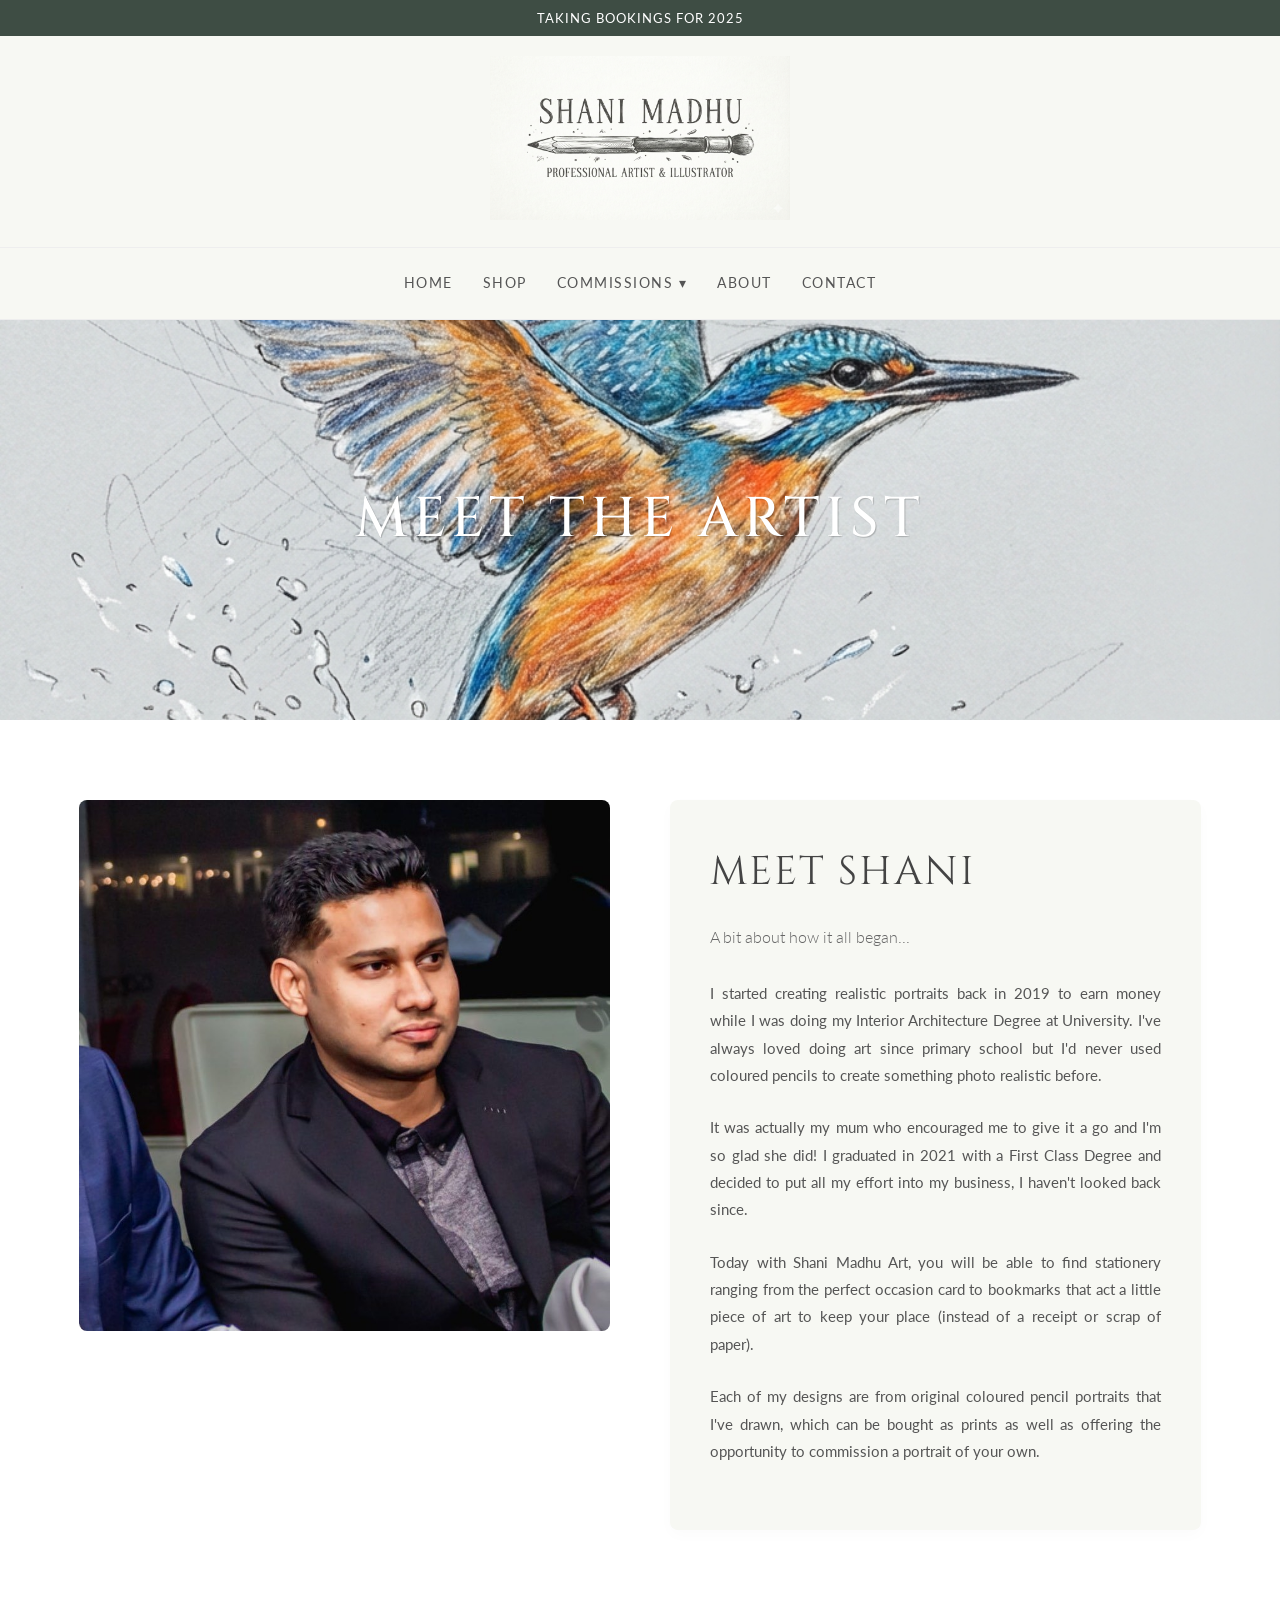
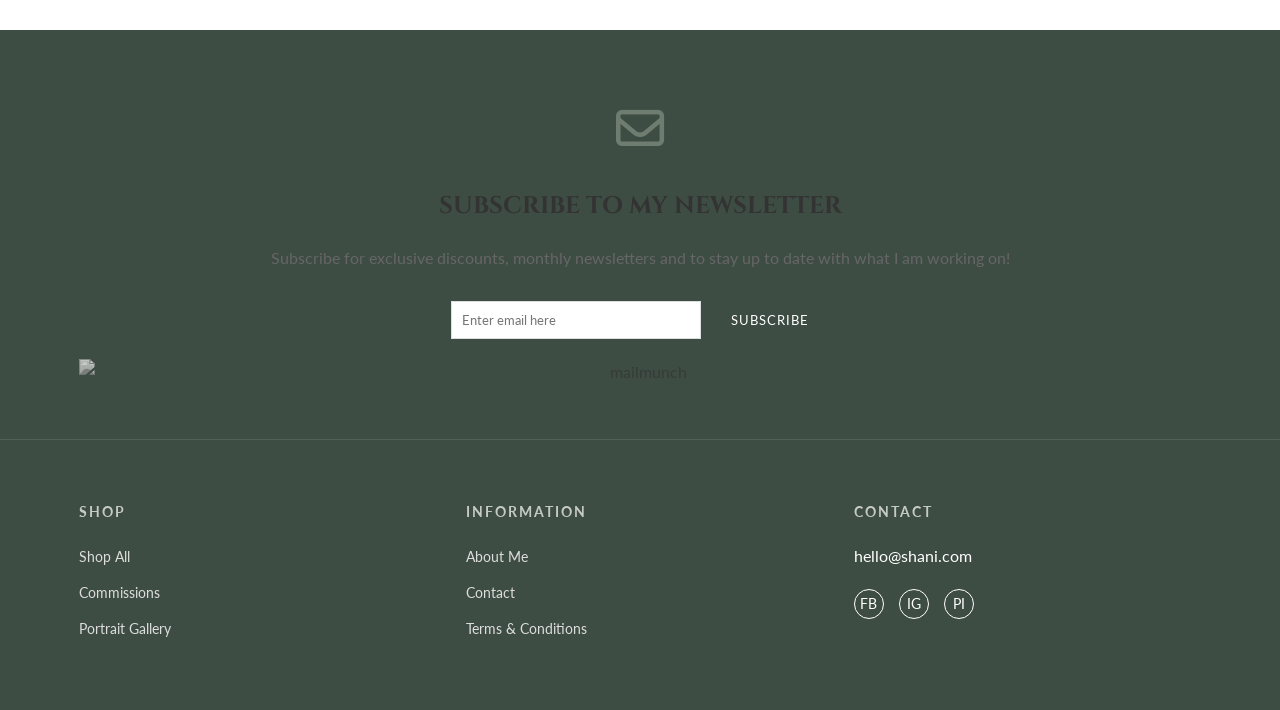
==== about.html @ a743edb6 "file uploading file uploading" ====
<!DOCTYPE html>
<html lang="en">

<head>
    <meta charset="UTF-8">
    <meta name="viewport" content="width=device-width, initial-scale=1.0">
    <title>Meet The Artist | Shani Madhu</title>
    <link rel="stylesheet" href="style.css">
    <link rel="preconnect" href="https://fonts.googleapis.com">
    <link rel="preconnect" href="https://fonts.gstatic.com" crossorigin>
    <link
        href="https://fonts.googleapis.com/css2?family=Cinzel:wght@400;500;600&family=Lato:wght@300;400;700&family=Playfair+Display:ital,wght@0,400;0,600;1,400&family=Great+Vibes&display=swap"
        rel="stylesheet">
    <link rel="stylesheet" href="https://cdnjs.cloudflare.com/ajax/libs/font-awesome/6.0.0/css/all.min.css">
    <script src="script.js" defer></script>
</head>

<body>
    <header class="main-header">
        <div class="top-bar">
            <span>TAKING BOOKINGS FOR 2025</span>
        </div>
        <div class="logo-container">
            <a href="index.html"><img src="assets/images/logo.png" alt="Shani Madhu - Professional Artist & Illustrator"
                    class="logo-img"></a>
        </div>
        <nav class="main-nav">
            <button class="menu-toggle" aria-label="Toggle navigation">&#9776;</button>
            <ul>
                <li><a href="index.html">Home</a></li>
                <li><a href="shop.html">Shop</a></li>
                <li>
                    <a href="#" class="active">Commissions ▾</a>
                    <ul>
                        <li><a href="gallery.html">Portrait Gallery</a></li>
                        <li><a href="commissions.html">Commission Details</a></li>
                    </ul>
                </li>
                <li><a href="about.html" class="active">About</a></li>
                <li><a href="contact.html">Contact</a></li>
            </ul>
        </nav>
    </header>

    <!-- New Kingfisher Hero -->
    <div class="meet-hero" style="background-image: url('assets/images/hero-about-kingfisher.png');">
        <div class="hero-overlay">
            <h1>MEET THE ARTIST</h1>
        </div>
    </div>

    <main class="about-main">
        <div class="container">
            <div class="meet-grid">
                <!-- Left Column: Image -->
                <div class="meet-image-col">
                    <img src="assets/images/profilpicinst.jpg" alt="Shani Madhu In Studio" class="studio-portrait">
                </div>

                <!-- Right Column: Text -->
                <div class="meet-text-col">
                    <h2 class="meet-title">MEET SHANI</h2>
                    <h3 class="meet-subtitle">A bit about how it all began...</h3>

                    <p>I started creating realistic portraits back in 2019 to earn money while I was doing my Interior
                        Architecture Degree at University. I've always loved doing art since primary school but I'd
                        never used coloured pencils to create something photo realistic before.</p>

                    <p>It was actually my mum who encouraged me to give it a go and I'm so glad she did! I graduated in
                        2021 with a First Class Degree and decided to put all my effort into my business, I haven't
                        looked back since.</p>

                    <p>Today with Shani Madhu Art, you will be able to find stationery ranging from the perfect occasion
                        card to bookmarks that act a little piece of art to keep your place (instead of a receipt or
                        scrap of paper).</p>

                    <p>Each of my designs are from original coloured pencil portraits that I've drawn, which can be
                        bought as prints as well as offering the opportunity to commission a portrait of your own.</p>
                </div>
            </div>
        </div>
    </main>

    <!-- Newsletter Section (Reused) -->
    <section class="newsletter-section">
        <div class="container text-center">
            <div class="newsletter-icon">
                <i class="far fa-envelope"></i>
            </div>
            <h2 style="font-family: 'Cinzel', serif; margin-bottom: 20px;">SUBSCRIBE TO MY NEWSLETTER</h2>
            <p style="margin-bottom: 30px; color: #666;">Subscribe for exclusive discounts, monthly newsletters and to
                stay up to date with what I am working on!</p>
            <form class="newsletter-form">
                <input type="email" placeholder="Enter email here" required style="max-width: 400px;">
                <button type="submit">SUBSCRIBE</button>
            </form>
            <div class="mailmunch-badge">
                <img src="https://a.mailmunch.co/img/mailmunch_logo.png" alt="mailmunch" style="height: 20px;">
            </div>
        </div>
    </section>

    <footer class="main-footer">
        <div class="container footer-grid">
            <div class="footer-col">
                <h4>shop</h4>
                <ul>
                    <li><a href="shop.html">Shop All</a></li>
                    <li><a href="commissions.html">Commissions</a></li>
                    <li><a href="gallery.html">Portrait Gallery</a></li>
                </ul>
            </div>
            <div class="footer-col">
                <h4>information</h4>
                <ul>
                    <li><a href="about.html">About Me</a></li>
                    <li><a href="contact.html">Contact</a></li>
                    <li><a href="#">Terms & Conditions</a></li>
                </ul>
            </div>
            <div class="footer-col">
                <h4>contact</h4>
                <p>hello@shani.com</p>
                <div class="social-icons">
                    <a href="#">FB</a>
                    <a href="#">IG</a>
                    <a href="#">PI</a>
                </div>
            </div>
        </div>
    </footer>
</body>

</html>
---- style.css ----
:root {
    --color-primary: #3E4D44;
    /* Dark Sage Green */
    --color-secondary: #C5A065;
    /* Gold/Beige */
    --color-text-main: #333333;
    --color-text-light: #ffffff;
    --color-bg-light: #f9f9f9;
    --font-heading: 'Cinzel', serif;
    --font-subheading: 'Playfair Display', serif;
    --font-body: 'Lato', sans-serif;
    --btn-border: 1px solid #fff;
    --btn-padding: 12px 30px;
}

* {
    box-sizing: border-box;
    margin: 0;
    padding: 0;
}

body {
    font-family: var(--font-body);
    color: var(--color-text-main);
    line-height: 1.6;
    background-color: #ffffff;
    overflow-x: hidden;
}

img {
    max-width: 100%;
    display: block;
}

a {
    text-decoration: none;
    color: inherit;
    transition: color 0.3s ease;
}

ul {
    list-style: none;
}

/* Typography Utility Classes */
.h1,
.h2,
.h3 {
    font-family: var(--font-heading);
    font-weight: 400;
}

.text-center {
    text-align: center;
}

.container {
    width: 90%;
    max-width: 1200px;
    margin: 0 auto;
    padding: 0 15px;
}


/* Updated Product Card Grid Design matching screenshot */

.products-grid {
    display: grid;
    grid-template-columns: repeat(auto-fill, minmax(240px, 1fr));
    gap: 50px 30px;
}

.product-card {
    border: none;
    padding: 0;
    background: transparent;
    text-align: left;
    transition: transform 0.3s ease;
}

.product-card:hover {
    box-shadow: none;
    transform: none;
    /* Removed lift, keeping it simple as per screenshot */
}

.product-image {
    position: relative;
    margin-bottom: 20px;
    border-radius: 20px;
    /* Distinct rounded corners */
    overflow: hidden;
    aspect-ratio: 1/1;
    background-color: #f4f4f4;
}

.product-image img {
    width: 100%;
    height: 100%;
    object-fit: cover;
    transition: transform 0.5s ease;
}

/* Quick View Overlay */
.product-image::after {
    content: 'Quick View';
    position: absolute;
    bottom: 0;
    left: 0;
    width: 100%;
    padding: 10px;
    background: rgba(255, 255, 255, 0.7);
    text-align: center;
    font-family: 'Playfair Display', serif;
    font-size: 0.9rem;
    color: #444;
    opacity: 0;
    transition: opacity 0.3s ease;
}

.product-image:hover::after {
    opacity: 1;
}

/* Badge Style */
.badge {
    position: absolute;
    top: 15px;
    left: 15px;
    background-color: #A64B29;
    /* Burnt orange color from screenshot */
    color: #fff;
    font-size: 0.7rem;
    padding: 4px 12px;
    border-radius: 20px;
    /* Pill shape */
    font-family: 'Cinzel', serif;
    letter-spacing: 1px;
    text-transform: uppercase;
    box-shadow: none;
    z-index: 10;
}

.badge.new {
    background-color: #A64B29;
}

.badge.sale {
    background-color: #C15B5B;
}

/* Typography */
.product-info h4 {
    font-family: 'Playfair Display', serif;
    font-size: 1.2rem;
    color: #444;
    font-weight: 400;
    line-height: 1.3;
    margin-bottom: 5px;
    min-height: auto;
}

.product-info h4 a {
    color: #555;
    text-decoration: none;
}

.product-info .price {
    font-family: 'Lato', sans-serif;
    color: #666;
    /* Greyer text */
    font-weight: 400;
    font-size: 1rem;
    margin-bottom: 15px;
}

/* Button Style */
.btn-shop-add {
    display: block;
    width: 100%;
    background-color: #6F7D71;
    /* Desaturated Olive Green */
    color: #fff;
    border: none;
    padding: 12px 0;
    font-family: 'Cinzel', serif;
    font-size: 0.85rem;
    letter-spacing: 1px;
    text-transform: uppercase;
    cursor: pointer;
    opacity: 1;
    /* Always visible as per screenshot */
    transform: none;
    border-radius: 4px;
    /* Slight rounded */
    transition: background-color 0.3s ease;
}

.product-card:hover .btn-shop-add {
    background-color: #556257;
    /* Darker olive on hover */
    color: #fff;
    border: none;
    transform: none;
}

.sort-dropdown select {
    font-family: 'Playfair Display', serif;
    color: #555;
}

/* Header Styles */
.top-bar {
    background-color: var(--color-primary);
    color: var(--color-text-light);
    text-align: center;
    padding: 8px 0;
    font-size: 0.8rem;
    letter-spacing: 1px;
    text-transform: uppercase;
}

.logo-container {
    text-align: center;
    padding: 30px 0;
}

.logo {
    font-family: var(--font-heading);
    font-size: 2.5rem;
    letter-spacing: 3px;
    margin-bottom: 5px;
    color: #000;
}

.tagline {
    font-family: var(--font-subheading);
    font-style: italic;
    color: #666;
    font-size: 1rem;
    letter-spacing: 1px;
}

.main-nav {
    border-top: 1px solid #eee;
    border-bottom: 1px solid #eee;
    padding: 15px 0;
    background-color: #f7f8f3;
    /* Match logo background */
    position: relative;
    z-index: 100;
}

.main-nav ul {
    display: flex;
    justify-content: center;
    gap: 30px;
    margin: 0;
    padding: 0;
}

.main-nav a {
    text-transform: uppercase;
    font-size: 0.85rem;
    letter-spacing: 1.5px;
    color: #555;
    font-weight: 400;
    padding: 10px 0;
    display: block;
}

.main-nav a:hover {
    color: var(--color-secondary);
}

/* Dropdown Container */
.main-nav ul li {
    position: relative;
    display: inline-block;
}

/* Dropdown Content (Hidden by Default) */
.main-nav ul ul {
    visibility: hidden;
    opacity: 0;
    position: absolute;
    top: 100%;
    left: 50%;
    transform: translateX(-50%);
    background-color: #fff;
    min-width: 220px;
    box-shadow: 0 8px 16px rgba(0, 0, 0, 0.1);
    z-index: 1000;
    padding: 10px 0;
    display: block;
    /* Overrides flex from parent ul */
    border-radius: 4px;
    transition: all 0.3s ease;
    border-top: 2px solid var(--color-secondary);
}

/* Dropdown Links */
.main-nav ul ul li {
    display: block;
    text-align: center;
}

.main-nav ul ul li a {
    padding: 12px 20px;
    text-transform: uppercase;
    font-size: 0.8rem;
    color: #555;
    white-space: nowrap;
}

.main-nav ul ul li a:hover {
    background-color: #f9f9f9;
    color: var(--color-secondary);
}

/* Show Dropdown on Hover */
.main-nav ul li:hover>ul,
.main-nav ul li:focus-within>ul {
    visibility: visible;
    opacity: 1;
    transform: translateX(-50%) translateY(10px);
}

/* Mobile Dropdown styles handled in media query below */

/* Mobile Menu Toggle */
.menu-toggle {
    display: none;
    background: none;
    border: none;
    font-size: 1.5rem;
    cursor: pointer;
    color: #333;
    position: absolute;
    right: 20px;
    top: 50%;
    transform: translateY(-50%);
}

@media (max-width: 768px) {
    .menu-toggle {
        display: block;
    }

    .main-nav ul {
        display: none;
        flex-direction: column;
        width: 100%;
        background-color: #fff;
        position: absolute;
        top: 100%;
        left: 0;
        border-bottom: 1px solid #eee;
        padding: 20px;
        box-shadow: 0 5px 10px rgba(0, 0, 0, 0.05);
        gap: 0;
        /* Reset gap for list items */
        text-align: center;
    }

    .main-nav ul.active {
        display: flex;
    }

    .main-nav ul li {
        display: block;
        width: 100%;
    }

    /* Mobile Dropdown Reset */
    .main-nav ul ul {
        position: relative;
        visibility: visible;
        opacity: 1;
        transform: none;
        box-shadow: none;
        min-width: 100%;
        left: 0;
        top: 0;
        background-color: #f9f9f9;
        display: none;
        /* Collapsed by default on mobile? Or just show all? Let's show all for simplicity or toggle */
        padding: 0;
        border-top: none;
    }

    .main-nav ul li:hover>ul {
        display: block;
        transform: none;
    }
}

/* Hero Section */
.hero-section {
    height: 60vh;
    /* Reduced height to show 'About' teasingly */
    min-height: 500px;
    background-color: #f7f8f3;
    /* Fallback color */
    position: relative;
    display: flex;
    flex-direction: column;
    align-items: center;
    justify-content: center;
    text-align: center;
    overflow: hidden;
    /* Ensure video doesn't spill out */
}

/* Video Background */
.hero-video {
    position: absolute;
    top: 0;
    left: 0;
    width: 100%;
    height: 100%;
    object-fit: cover;
    z-index: 1;
    /* Behind content */
    opacity: 0.8;
    /* Slight transparency if needed, or remove */
}

.hero-content {
    position: relative;
    z-index: 2;
    text-align: center;
    color: #fff;
    max-width: 900px;
    /* Allow wider text */
    padding: 0 20px;
    background-color: transparent;
    /* Remove background box */
    backdrop-filter: none;
    /* Remove blur */
}

.hero-greeting {
    font-family: 'Playfair Display', serif;
    /* Or var(--font-heading) if defined as such */
    font-size: 2.5rem;
    /* Large size */
    line-height: 1.4;
    font-style: italic;
    font-weight: 400;
    text-shadow: 1px 1px 4px rgba(0, 0, 0, 0.6);
    /* Strong shadow for readability */
    margin: 0;
}

@media (max-width: 768px) {
    .hero-greeting {
        font-size: 1.8rem;
    }
}

.hero-greeting .highlight {
    font-family: var(--font-heading);
    background-color: var(--color-secondary);
    color: #fff;
    padding: 2px 10px;
    font-style: normal;
    text-transform: uppercase;
    font-size: 1.5rem;
    letter-spacing: 2px;
    margin-right: 5px;
    display: inline-block;
    vertical-align: middle;
}


.hero-buttons {
    margin-top: 30px;
    display: flex;
    gap: 20px;
    justify-content: center;
    flex-wrap: wrap;
}

.btn-hero {
    display: inline-block;
    padding: 12px 30px;
    border: 1px solid #fff;
    color: #fff;
    text-transform: uppercase;
    text-decoration: none;
    font-family: var(--font-heading);
    font-size: 0.9rem;
    letter-spacing: 2px;
    transition: all 0.3s ease;
    background-color: rgba(0, 0, 0, 0.2);
}

.btn-hero:hover {
    background-color: #fff;
    color: var(--color-primary);
}

.btn-hero.btn-secondary {
    background-color: var(--color-secondary);
    border-color: var(--color-secondary);
}

.btn-hero.btn-secondary:hover {
    background-color: #fff;
    color: var(--color-secondary);
    border-color: #fff;
}

@media (max-width: 480px) {
    .hero-buttons {
        flex-direction: column;
        gap: 15px;
    }
}



/* About Section */
.about-section {
    background-color: var(--color-primary);
    color: #fff;
    padding: 80px 0 40px;
    position: relative;
    border-bottom: 20px solid #fff;
    /* Placeholder for divider if needed */
}

.about-container {
    display: flex;
    align-items: center;
    justify-content: center;
    gap: 60px;
    flex-wrap: wrap;
}

.about-image {
    position: relative;
    width: 300px;
    height: 300px;
}

.about-image img {
    width: 100%;
    height: 100%;
    object-fit: cover;
    border-radius: 50%;
    border: 5px solid #fff;
    position: relative;
    z-index: 2;
}

.about-text {
    max-width: 500px;
}

.section-title {
    font-family: var(--font-subheading);
    font-style: italic;
    font-size: 2rem;
    margin-bottom: 20px;
    color: var(--color-secondary);
}

.about-text p {
    margin-bottom: 15px;
    font-size: 0.95rem;
    font-weight: 300;
}

.btn-text {
    display: inline-block;
    color: #fff;
    text-transform: uppercase;
    font-size: 0.7rem;
    letter-spacing: 2px;
    margin-top: 10px;
    border-bottom: 1px solid transparent;
}

.btn-text:hover {
    border-bottom-color: var(--color-secondary);
}

/* Commission Section */
.commission-section {
    padding: 60px 0;
    background-color: #fff;
}

.commission-container {
    display: flex;
    align-items: center;
    justify-content: center;
    gap: 40px;
    flex-wrap: wrap;
    background-color: var(--color-primary);
    /* Use primary color for the card background if needed, but screenshot shows image + text block */
    /* Looking at screenshot again: The commission section has a large image on left, and a dark box on right (or overlaid) */
    /* Let's try to match the "Image Left, Text Right" block style typical of the reference */
    border-radius: 10px;
    overflow: hidden;
    padding: 0;
}

.commission-container {
    /* Resetting container for this specific look */
    background: transparent;
    gap: 20px;
}

.commission-image {
    flex: 1;
    min-width: 300px;
}

.commission-image img {
    width: 100%;
    display: block;
    border-radius: 10px;
}

.commission-content {
    flex: 1;
    min-width: 300px;
    background-color: var(--color-primary);
    /* Or a similar dark grey/green */
    color: #fff;
    padding: 40px;
    text-align: center;
    display: flex;
    flex-direction: column;
    align-items: center;
    justify-content: center;
    border-radius: 10px;
    height: 100%;
    /* Match image height if possible */
    align-self: stretch;
}

.commission-content h2 {
    color: #fff;
    margin-bottom: 20px;
    font-size: 2rem;
    letter-spacing: 2px;
}

.commission-content p {
    margin-bottom: 20px;
    font-size: 0.9rem;
    font-style: italic;
    font-family: var(--font-subheading);
}

.btn-outline {
    border: 1px solid #fff;
    padding: 12px 30px;
    color: #fff;
    text-transform: uppercase;
    font-size: 0.8rem;
    letter-spacing: 2px;
    margin-top: 10px;
}

.btn-outline:hover {
    background-color: #fff;
    color: var(--color-primary);
}

/* Categories Section */
.categories-section {
    padding: 40px 0;
}

.categories-grid {
    display: grid;
    grid-template-columns: repeat(auto-fit, minmax(300px, 1fr));
    gap: 20px;
}

.category-card {
    position: relative;
    border-radius: 10px;
    overflow: hidden;
    display: block;
    aspect-ratio: 1/1;
    /* Square cards */
}

.category-card img {
    width: 100%;
    height: 100%;
    object-fit: cover;
    transition: transform 0.5s ease;
}

.category-card:hover img {
    transform: scale(1.05);
}

.category-overlay {
    position: absolute;
    top: 0;
    left: 0;
    width: 100%;
    height: 100%;
    background: rgba(0, 0, 0, 0.3);
    display: flex;
    flex-direction: column;
    align-items: center;
    justify-content: center;
    color: #fff;
    opacity: 1;
    transition: opacity 0.3s ease;
}

.category-overlay h3 {
    font-family: var(--font-heading);
    font-size: 1.5rem;
}

.category-overlay .btn-text {
    border-bottom: 1px solid #fff;
}

/* Shop Favourites */
.shop-favourites {
    padding: 60px 0;
    background-color: var(--color-primary);
    color: #fff;
}

.shop-favourites .section-title {
    color: #fff;
    margin-bottom: 40px;
    letter-spacing: 2px;
}

.shop-grid {
    display: flex;
    justify-content: center;
    gap: 30px;
    flex-wrap: wrap;
}

.shop-item {
    width: 250px;
    text-align: center;
    color: #fff;
    display: block;
}

.shop-item img {
    border-radius: 5px;
    margin-bottom: 15px;
    transition: transform 0.3s ease;
}

.shop-item:hover img {
    transform: translateY(-5px);
}

.shop-subtitle {
    display: block;
    font-size: 0.7rem;
    letter-spacing: 1px;
    margin-bottom: 5px;
    text-transform: uppercase;
    opacity: 0.8;
}

.shop-item h4 {
    font-family: var(--font-subheading);
    font-size: 1.1rem;
    margin-bottom: 15px;
    font-weight: 400;
}

.btn-bg {
    display: inline-block;
    background-color: rgba(255, 255, 255, 0.2);
    padding: 8px 20px;
    font-size: 0.7rem;
    letter-spacing: 1px;
    border-radius: 2px;
    transition: background-color 0.3s ease;
}

.shop-item:hover .btn-bg {
    background-color: var(--color-secondary);
}

/* Testimonial Section */
.testimonial-section {
    height: 400px;
    background-image: url('assets/images/testimonial-bg.png');
    background-size: cover;
    background-position: center;
    position: relative;
    display: flex;
    align-items: center;
    justify-content: center;
}

.testimonial-section::before {
    content: '';
    position: absolute;
    top: 0;
    left: 0;
    width: 100%;
    height: 100%;
    background: rgba(62, 77, 68, 0.7);
    /* Dark green overlay */
}

.testimonial-content {
    position: relative;
    z-index: 1;
    text-align: center;
    color: #fff;
    padding: 0 20px;
    max-width: 700px;
}

.stars {
    color: #fff;
    letter-spacing: 5px;
    margin-bottom: 20px;
    font-size: 1.2rem;
}

blockquote {
    font-family: var(--font-subheading);
    font-size: 1.8rem;
    font-style: italic;
    line-height: 1.4;
    margin-bottom: 30px;
}

cite {
    font-style: normal;
    font-size: 0.8rem;
    letter-spacing: 2px;
    text-transform: uppercase;
    display: block;
}

/* Blog Section */
.blog-section {
    padding: 60px 0;
    background-color: var(--color-primary);
    color: #fff;
}

.blog-section .section-title {
    color: #fff;
    margin-bottom: 40px;
}

.blog-grid {
    display: flex;
    justify-content: center;
}

.blog-post {
    max-width: 400px;
    background-color: rgba(255, 255, 255, 0.05);
    /* Slight highlight */
    border-radius: 5px;
    overflow: hidden;
}

.blog-image {
    position: relative;
    height: 250px;
}

.blog-image img {
    width: 100%;
    height: 100%;
    object-fit: cover;
}

.blog-date {
    position: absolute;
    top: 10px;
    left: 10px;
    background-color: #fff;
    color: #333;
    padding: 5px 10px;
    text-align: center;
    border-radius: 2px;
}

.blog-date .day {
    display: block;
    font-size: 1.2rem;
    font-weight: 700;
    line-height: 1;
}

.blog-date .month {
    display: block;
    font-size: 0.6rem;
    text-transform: uppercase;
}

.blog-content {
    padding: 20px;
    text-align: center;
}

.blog-content h3 {
    font-family: var(--font-heading);
    margin-bottom: 10px;
    letter-spacing: 2px;
}

.blog-content p {
    font-size: 0.9rem;
    margin-bottom: 15px;
    opacity: 0.9;
}

.blog-content .btn-text {
    border-bottom: 1px solid #fff;
}

/* Misc Section */
.misc-section {
    padding: 60px 0;
    background-color: #333;
    /* Darker background */
    color: #fff;
    text-align: center;
}

.misc-section h2 {
    font-family: var(--font-heading);
    margin-bottom: 15px;
    letter-spacing: 2px;
}

.misc-section p {
    max-width: 600px;
    margin: 0 auto 25px;
    font-style: italic;
    font-family: var(--font-subheading);
}

/* Newsletter Section */
.newsletter-section {
    padding: 60px 0;
    background-color: var(--color-primary);
    display: flex;
    justify-content: center;
}

.newsletter-box {
    background-color: #fff;
    padding: 40px;
    text-align: center;
    max-width: 600px;
    width: 90%;
    border: 1px solid #ddd;
    /* Example border */
}

.envelope-icon {
    font-size: 2rem;
    color: #333;
    display: block;
    margin-bottom: 10px;
    font-style: normal;
}

.newsletter-box h3 {
    font-family: var(--font-heading);
    margin-bottom: 10px;
    color: #333;
    letter-spacing: 2px;
}

.newsletter-box p {
    color: #666;
    margin-bottom: 20px;
    font-size: 0.9rem;
    font-style: italic;
    font-family: var(--font-subheading);
}

.newsletter-form {
    display: flex;
    gap: 10px;
    flex-wrap: wrap;
    justify-content: center;
}

.newsletter-form input {
    padding: 10px;
    border: 1px solid #ddd;
    width: 250px;
    font-family: var(--font-body);
}

.newsletter-form button {
    background-color: var(--color-primary);
    color: #fff;
    border: none;
    padding: 10px 20px;
    text-transform: uppercase;
    letter-spacing: 1px;
    cursor: pointer;
    font-family: var(--font-body);
    transition: background-color 0.3s ease;
}

.newsletter-form button:hover {
    background-color: var(--color-secondary);
}

/* Footer */
.main-footer {
    background-color: #3e4d44;
    /* Dark green matching primary roughly */
    color: #fff;
    padding: 60px 0 20px;
    border-top: 1px solid rgba(255, 255, 255, 0.1);
}

.footer-grid {
    display: grid;
    grid-template-columns: repeat(auto-fit, minmax(200px, 1fr));
    gap: 40px;
    text-align: left;
    margin-bottom: 40px;
}

.footer-col h4 {
    text-transform: uppercase;
    letter-spacing: 2px;
    margin-bottom: 20px;
    font-size: 0.9rem;
    opacity: 0.7;
}

.footer-col ul li {
    margin-bottom: 10px;
}

.footer-col ul li a {
    font-size: 0.85rem;
    color: #ddd;
    transition: color 0.3s ease;
}

.footer-col ul li a:hover {
    color: #fff;
}

.social-icons {
    margin-top: 20px;
    display: flex;
    gap: 15px;
}

.social-icons a {
    font-size: 0.9rem;
    border: 1px solid #fff;
    width: 30px;
    height: 30px;
    display: flex;
    align-items: center;
    justify-content: center;
    border-radius: 50%;
    transition: background-color 0.3s ease, color 0.3s ease;
}

.social-icons a:hover {
    background-color: #fff;
    color: var(--color-primary);
}

.footer-bottom {
    text-align: center;
    border-top: 1px solid rgba(255, 255, 255, 0.1);
    padding-top: 20px;
    font-size: 0.75rem;
}

/* Shop Page Styles */
.shop-hero {
    height: 400px;
    /* Taller hero */
    background-image: url('assets/images/shop-hero-bg.png');
    background-attachment: fixed;
    /* Parallax feel */
    background-size: cover;
    background-position: center;
    display: flex;
    align-items: center;
    justify-content: center;
    margin-bottom: 60px;
    position: relative;
    box-shadow: inset 0 0 100px rgba(0, 0, 0, 0.3);
}

.shop-hero::before {
    content: '';
    position: absolute;
    top: 0;
    left: 0;
    width: 100%;
    height: 100%;
    background: rgba(0, 0, 0, 0.3);
}

.shop-hero-content {
    position: relative;
    z-index: 1;
    color: #fff;
    text-align: center;
}

.shop-hero h1 {
    font-family: 'Cinzel', serif;
    font-size: 4rem;
    letter-spacing: 8px;
    text-transform: uppercase;
    color: #fff;
    text-shadow: 2px 2px 4px rgba(0, 0, 0, 0.4);
    border-bottom: 2px solid rgba(255, 255, 255, 0.7);
    padding-bottom: 10px;
    animation: fadeInDown 1s ease-out;
}

@keyframes fadeInDown {
    from {
        opacity: 0;
        transform: translateY(-20px);
    }

    to {
        opacity: 1;
        transform: translateY(0);
    }
}

.shop-main {
    padding: 0 0 60px;
    background-color: #fff;
    min-height: 80vh;
}

.shop-layout {
    display: flex;
    gap: 40px;
}

.shop-sidebar {
    width: 200px;
    /* Thinner sidebar as per screenshot */
    flex-shrink: 0;
    padding-right: 40px;
    /* More breathing room */
}

/* Enhancements for "More Attractive" Look */
.shop-sidebar .filter-group h3 {
    border-bottom: 1px solid #eee;
    padding-bottom: 10px;
    font-family: 'Playfair Display', serif;
    letter-spacing: 1px;
}

.shop-sidebar ul li a {
    transition: all 0.3s ease;
    padding: 8px 0;
    position: relative;
    display: inline-block;
}

.shop-sidebar ul li a::after {
    content: '';
    position: absolute;
    width: 0;
    height: 1px;
    bottom: 5px;
    left: 0;
    background-color: var(--color-primary);
    transition: width 0.3s;
}

.shop-sidebar ul li a:hover::after,
.shop-sidebar ul li a.active::after {
    width: 100%;
}

@media (max-width: 768px) {
    .shop-layout {
        flex-direction: column;
    }

    .shop-sidebar {
        width: 100%;
        margin-bottom: 30px;
    }
}

/* Commission & Gallery Styles */

.commission-hero {
    height: 400px;
    background-size: cover;
    background-position: center;
    position: relative;
    display: flex;
    align-items: center;
    justify-content: center;
    margin-bottom: 60px;
}

.commission-hero::before {
    content: '';
    position: absolute;
    top: 0;
    left: 0;
    width: 100%;
    height: 100%;
    background: rgba(0, 0, 0, 0.4);
}

.commission-hero .hero-content {
    position: relative;
    z-index: 2;
    text-align: center;
    color: #fff;
}

.commission-hero h1 {
    font-size: 3.5rem;
    font-family: 'Cinzel', serif;
    letter-spacing: 5px;
    margin-bottom: 30px;
}



.btn-hero-outline {
    border: 1px solid #fff;
    color: #fff;
    padding: 12px 30px;
    text-transform: uppercase;
    letter-spacing: 2px;
    text-decoration: none;
    font-size: 0.8rem;
    transition: all 0.3s;
}

.btn-hero-outline:hover {
    background: #fff;
    color: #333;
}

/* Commission Process Steps */
.commission-intro {
    text-align: center;
    margin-bottom: 60px;
}

.process-steps {
    display: flex;
    justify-content: center;
    align-items: flex-start;
    gap: 30px;
    margin-bottom: 40px;
}

.step {
    flex: 1;
    max-width: 300px;
}

.step h3 {
    font-family: 'Cinzel', serif;
    color: var(--color-primary);
    margin-bottom: 10px;
    font-size: 1.1rem;
}

.step-divider {
    width: 1px;
    height: 80px;
    background: #ccc;
    margin-top: 10px;
}

/* Pricing Table */
.pricing-section {
    background-color: #f7f7f7;
    padding: 60px 20px;
    text-align: center;
    margin-bottom: 60px;
}

.pricing-section h2 {
    font-family: 'Cinzel', serif;
    color: #444;
    margin-bottom: 30px;
    letter-spacing: 2px;
}

.pricing-table-container {
    max-width: 800px;
    margin: 0 auto 20px;
    background: #fff;
    box-shadow: 0 5px 15px rgba(0, 0, 0, 0.05);
}

.pricing-table {
    width: 100%;
    border-collapse: collapse;
}

.pricing-table th,
.pricing-table td {
    padding: 20px;
    border-bottom: 1px solid #eee;
    font-family: 'Lato', sans-serif;
}

.pricing-table th {
    background-color: var(--color-primary);
    color: #fff;
    font-family: 'Playfair Display', serif;
    letter-spacing: 1px;
    font-weight: 400;
}

.pricing-table tr:last-child td {
    border-bottom: none;
}

/* Info Grid */
.info-grid {
    display: grid;
    grid-template-columns: 1fr 1fr;
    gap: 40px;
    margin-bottom: 60px;
    align-items: center;
}

.info-block img {
    width: 100%;
    height: auto;
    border-radius: 4px;
}

.info-block h3 {
    font-family: 'Cinzel', serif;
    color: var(--color-primary);
    margin-bottom: 15px;
    font-size: 1.2rem;
}

/* Gallery Pages */
.gallery-section {
    text-align: center;
    margin-bottom: 80px;
}

.section-title {
    margin-bottom: 40px;
    max-width: 700px;
    margin-left: auto;
    margin-right: auto;
}

.section-title h2 {
    font-family: 'Cinzel', serif;
    font-size: 2rem;
    color: #444;
    margin-bottom: 15px;
    letter-spacing: 3px;
}

.gallery-row {
    display: flex;
    justify-content: center;
    gap: 30px;
    flex-wrap: wrap;
}

.gallery-item {
    flex: 1;
    min-width: 250px;
    max-width: 350px;
}

.gallery-item img {
    width: 100%;
    height: auto;
    display: block;
    mix-blend-mode: multiply;
    /* Helps sketches blend if bg is not pure white */
}

.product-container {
    display: flex;
    gap: 60px;
}

.product-gallery {
    flex: 1;
    background-color: #f9f9f9;
}

.product-gallery img {
    width: 100%;
    height: auto;
    display: block;
}

.product-details {
    flex: 1;
    padding-top: 20px;
}

.breadcrumbs {
    font-size: 0.8rem;
    color: #888;
    margin-bottom: 20px;
    text-transform: uppercase;
    letter-spacing: 1px;
}

.breadcrumbs a {
    color: #333;
}

.product-title {
    font-family: var(--font-heading);
    font-size: 2rem;
    margin-bottom: 10px;
    color: #333;
}

.product-price {
    font-family: var(--font-subheading);
    font-size: 1.5rem;
    color: var(--color-secondary);
    margin-bottom: 30px;
    font-weight: 700;
}


/* Home Page Gallery */
.home-gallery {
    padding: 60px 0;
    background-color: #fff;
}

.gallery-grid {
    display: grid;
    grid-template-columns: repeat(4, 1fr);
    gap: 20px;
    margin-top: 40px;
}

.gallery-item {
    position: relative;
    overflow: hidden;
    border-radius: 4px;
    aspect-ratio: 1/1;
    cursor: pointer;
}

.gallery-item img {
    width: 100%;
    height: 100%;
    object-fit: cover;
    transition: transform 0.5s ease;
}

.gallery-item:hover img {
    transform: scale(1.05);
}

@media (max-width: 992px) {
    .gallery-grid {
        grid-template-columns: repeat(2, 1fr);
    }
}

@media (max-width: 576px) {
    .gallery-grid {
        grid-template-columns: 1fr;
    }
}

.product-description {
    margin-bottom: 30px;
    font-size: 0.95rem;
    line-height: 1.7;
    color: #555;
}

.product-description ul {
    list-style: disc;
    margin-left: 20px;
    margin-top: 15px;
}

.product-description ul li {
    margin-bottom: 5px;
}

.purchase-options {
    margin-bottom: 20px;
    display: flex;
    align-items: center;
    gap: 10px;
}

.purchase-options input {
    padding: 10px;
    width: 60px;
    border: 1px solid #ddd;
    text-align: center;
    font-family: var(--font-body);
}

.purchase-actions {
    display: flex;
    gap: 15px;
    margin-bottom: 30px;
}

.add-to-cart-btn,
.buy-now-btn {
    flex: 1;
    padding: 15px;
    border: none;
    text-transform: uppercase;
    letter-spacing: 2px;
    font-family: var(--font-body);
    font-weight: 700;
    cursor: pointer;
    transition: all 0.3s ease;
}

.add-to-cart-btn {
    background-color: white;
    border: 1px solid #333;
    color: #333;
}

.add-to-cart-btn:hover {
    background-color: #f0f0f0;
}

.buy-now-btn {
    background-color: var(--color-primary);
    color: white;
    border: 1px solid var(--color-primary);
}

.buy-now-btn:hover {
    background-color: var(--color-secondary);
    border-color: var(--color-secondary);
}

.delivery-info {
    border-top: 1px solid #eee;
    padding-top: 20px;
    font-size: 0.85rem;
    color: #666;
}

.product-container {
    flex-direction: column;
    gap: 30px;
}
}

/* =========================================
   Updated Commission Styles 
   ========================================= */

.commission-hero {
    height: 500px;
    /* Taller hero */
    background-size: cover;
    background-position: center;
    position: relative;
    display: flex;
    align-items: center;
    justify-content: center;
    margin-bottom: 80px;
    box-shadow: inset 0 0 100px rgba(0, 0, 0, 0.5);
}

.commission-hero::before {
    content: '';
    position: absolute;
    top: 0;
    left: 0;
    width: 100%;
    height: 100%;
    background: rgba(0, 0, 0, 0.3);
    /* Darker overlay for contrast */
}

.commission-hero .hero-content {
    position: relative;
    z-index: 2;
    text-align: center;
    color: #fff;
    max-width: 800px;
    padding: 0 20px;
}

.commission-hero h1 {
    font-size: 4rem;
    font-family: 'Cinzel', serif;
    letter-spacing: 8px;
    margin-bottom: 40px;
    text-shadow: 2px 2px 4px rgba(0, 0, 0, 0.5);
    border-bottom: 2px solid rgba(255, 255, 255, 0.8);
    display: inline-block;
    padding-bottom: 10px;
}



.btn-hero-outline {
    border: 2px solid #fff;
    color: #fff;
    padding: 15px 40px;
    text-transform: uppercase;
    letter-spacing: 3px;
    text-decoration: none;
    font-size: 0.9rem;
    transition: all 0.3s;
    font-weight: 600;
    backdrop-filter: blur(5px);
}

.btn-hero-outline:hover {
    background: #fff;
    color: #333;
    transform: translateY(-3px);
    box-shadow: 0 5px 15px rgba(0, 0, 0, 0.2);
}

/* Process Steps & Types */
.commission-section {
    margin-bottom: 80px;
}

.text-center {
    text-align: center;
}

.section-divider {
    border: 0;
    height: 1px;
    background: linear-gradient(to right, transparent, #ccc, transparent);
    /* Elegant divider */
    margin: 80px 0;
}

.process-steps {
    display: flex;
    justify-content: center;
    gap: 40px;
    margin-top: 40px;
}

.step {
    flex: 1;
    max-width: 300px;
    padding: 20px;
    background: #fff;
    transition: transform 0.3s ease;
}

.step:hover {
    transform: translateY(-10px);
}

.step h3 {
    font-family: 'Cinzel', serif;
    color: var(--color-primary);
    font-size: 1.3rem;
    margin-bottom: 15px;
    border-bottom: 1px solid #eee;
    padding-bottom: 10px;
}

.step-divider {
    width: 1px;
    background: #e0e0e0;
    align-self: stretch;
}

/* Step Headers */
.step-title {
    font-family: 'Cinzel', serif;
    color: var(--color-primary);
    font-size: 1.8rem;
    margin-bottom: 30px;
    border-bottom: 2px solid var(--color-secondary);
    /* Olive accent */
    padding-bottom: 10px;
    display: inline-block;
}

/* Visual Break Row */
.visual-break-row {
    display: flex;
    justify-content: center;
    gap: 40px;
    margin: 60px 0;
}

.floating-img {
    height: 150px;
    width: auto;
    filter: drop-shadow(0 10px 15px rgba(0, 0, 0, 0.1));
    transition: transform 0.3s ease;
}

.floating-img:hover {
    transform: scale(1.1) rotate(2deg);
}

/* Pricing Table */
.pricing-table-container {
    max-width: 800px;
    margin: 40px auto;
    background: #fff;
    box-shadow: 0 10px 30px rgba(0, 0, 0, 0.05);
    /* Softer shadow */
    border-radius: 8px;
    overflow: hidden;
}

.pricing-table th {
    background-color: var(--color-primary);
    color: #fff;
    padding: 25px;
    font-family: 'Playfair Display', serif;
    font-size: 1.1rem;
    letter-spacing: 1px;
}

.pricing-table td {
    padding: 20px;
    border-bottom: 1px solid #f0f0f0;
    color: #555;
}

.pricing-table tr:hover td {
    background-color: #fafafa;
}

/* Info Box */
.info-box {
    background: #fdfdfd;
    padding: 30px;
    border-left: 4px solid var(--color-primary);
    margin-top: 40px;
    box-shadow: 0 5px 15px rgba(0, 0, 0, 0.03);
}

/* Info Grid & Images */
.info-grid {
    display: grid;
    grid-template-columns: 1fr 1fr;
    gap: 60px;
    align-items: center;
}

.info-image-grid {
    display: grid;
    grid-template-columns: 1fr 1fr;
    gap: 20px;
}

.info-image-grid img {
    width: 100%;
    border-radius: 4px;
    box-shadow: 0 5px 15px rgba(0, 0, 0, 0.1);
}

.styled-list li {
    position: relative;
    margin-bottom: 15px;
    padding-left: 25px;
    font-size: 1.05rem;
}

.styled-list li::before {
    content: '✦';
    /* Star/Sparkle bullet */
    color: var(--color-secondary);
    position: absolute;
    left: 0;
    top: 2px;
}

/* Policies */
.policies-section {
    background-color: #f8f8f8;
    padding: 60px 40px;
    border-radius: 8px;
    margin-bottom: 60px;
}

.policy-grid {
    display: grid;
    grid-template-columns: repeat(auto-fit, minmax(250px, 1fr));
    gap: 40px;
}

.policy-item h4 {
    font-family: 'Cinzel', serif;
    color: #333;
    margin-bottom: 15px;
    font-size: 1.1rem;
}

.commission-cta {
    background: linear-gradient(45deg, #f4f4f4, #fff);
    padding: 80px;
    border: 1px solid #eee;
}

/* =========================================
   Contact Page Styles 
   ========================================= */

.contact-hero {
    height: 400px;
    background-size: cover;
    background-position: center 20%;
    position: relative;
    display: flex;
    align-items: center;
    justify-content: center;
    margin-bottom: 60px;
    box-shadow: inset 0 0 100px rgba(0, 0, 0, 0.3);
}

.contact-hero::before {
    content: '';
    position: absolute;
    top: 0;
    left: 0;
    width: 100%;
    height: 100%;
    background: rgba(0, 0, 0, 0.25);
}

.contact-hero h1 {
    position: relative;
    z-index: 2;
    color: #fff;
    font-family: 'Cinzel', serif;
    font-size: 3.5rem;
    letter-spacing: 8px;
    text-shadow: 2px 2px 6px rgba(0, 0, 0, 0.4);
    border-bottom: 2px solid rgba(255, 255, 255, 0.7);
    padding-bottom: 15px;
}

.container-narrow {
    max-width: 700px;
    background: #fff;
    padding: 40px;
    box-shadow: 0 15px 40px rgba(0, 0, 0, 0.05);
    /* Card look */
    border-radius: 8px;
    margin-bottom: 80px;
}

.contact-intro {
    font-family: 'Lato', sans-serif;
    font-size: 1rem;
    color: #666;
    line-height: 1.8;
    margin-bottom: 40px;
}

.contact-socials {
    margin-bottom: 50px;
    padding-bottom: 30px;
    border-bottom: 1px solid #f0f0f0;
}

.contact-socials a {
    color: #aaa;
    font-size: 1.4rem;
    margin: 0 15px;
    transition: all 0.3s;
    display: inline-block;
}

.contact-socials a:hover {
    color: var(--color-primary);
    transform: translateY(-3px);
}

/* Form Styling */
.contact-form .form-group {
    margin-bottom: 25px;
}

.contact-form label {
    display: block;
    font-family: 'Playfair Display', serif;
    font-style: italic;
    margin-bottom: 10px;
    font-size: 0.95rem;
    color: #333;
    font-weight: 600;
}

.contact-form input[type="text"],
.contact-form input[type="email"],
.contact-form textarea,
.contact-form select {
    width: 100%;
    padding: 15px;
    border: 1px solid #e0e0e0;
    background: #f9f9f9;
    font-family: 'Lato', sans-serif;
    font-size: 0.95rem;
    border-radius: 4px;
    transition: all 0.3s ease;
}

.contact-form input:focus,
.contact-form textarea:focus,
.contact-form select:focus {
    border-color: var(--color-secondary);
    background: #fff;
    outline: none;
    box-shadow: 0 0 0 3px rgba(166, 75, 41, 0.1);
    /* Subtle focus glow */
}

.contact-form textarea {
    resize: vertical;
}

.form-row {
    display: flex;
    gap: 30px;
}

.form-row .form-group {
    flex: 1;
}

.radio-group {
    display: flex;
    flex-direction: column;
    gap: 12px;
    background: #fafafa;
    padding: 15px;
    border-radius: 4px;
}

.radio-label {
    display: flex;
    align-items: center;
    gap: 10px;
    font-family: 'Lato', sans-serif;
    font-size: 0.9rem;
    color: #555;
    cursor: pointer;
    transition: color 0.2s;
}

.radio-label:hover {
    color: #000;
}

.btn-submit {
    background-color: #6F7D71;
    color: #fff;
    border: none;
    padding: 15px 40px;
    font-family: 'Cinzel', serif;
    font-size: 1rem;
    letter-spacing: 2px;
    cursor: pointer;
    margin-top: 30px;
    transition: all 0.3s ease;
    width: 100%;
    border-radius: 4px;
}

.btn-submit:hover {
    background-color: #556257;
    transform: translateY(-2px);
    box-shadow: 0 5px 15px rgba(0, 0, 0, 0.1);
}

/* Newsletter Section Icons */
.newsletter-icon {
    font-size: 3rem;
    color: #6F7D71;
    margin-bottom: 20px;
    font-weight: 100;
    animation: bounce 2s infinite;
}

@keyframes bounce {

    0%,
    20%,
    50%,
    80%,
    100% {
        transform: translateY(0);
    }

    40% {
        transform: translateY(-10px);
    }

    60% {
        transform: translateY(-5px);
    }
}

.mailmunch-badge {
    margin-top: 20px;
    opacity: 0.7;
    filter: grayscale(100%);
    transition: filter 0.3s;
}

.mailmunch-badge:hover {
    filter: grayscale(0%);
}

/* Logo Styles */
.logo-container {
    text-align: center;
    padding: 20px 0;
    background-color: #f7f8f3;
    /* User specified off-white */
}

.logo-img {
    max-width: 300px;
    height: auto;
    display: inline-block;
    transition: max-width 0.3s ease;
}

@media (max-width: 768px) {
    .logo-img {
        max-width: 200px;
        /* Smaller logo on mobile */
    }
}

/* Hide old text logo styles if present, or override */
.logo {
    display: none;
}

/* =========================================
   Redesigned About Page (Meet The Artist)
   ========================================= */

.meet-hero {
    height: 400px;
    background-size: cover;
    background-position: center;
    position: relative;
    display: flex;
    align-items: center;
    justify-content: center;
    margin-bottom: 80px;
}

/* Transparent grey overlay if needed, or just text shadow */
.meet-hero h1 {
    font-family: 'Cinzel', serif;
    font-size: 3.5rem;
    color: #fff;
    /* White text as per screenshot usually, or dark if bg is light */
    letter-spacing: 5px;
    text-shadow: 1px 1px 1px rgba(0, 0, 0, 0.2);
    font-weight: 500;
}

.meet-grid {
    display: grid;
    grid-template-columns: 1fr 1fr;
    gap: 60px;
    margin-bottom: 100px;
    align-items: start;
}

.studio-portrait {
    width: 100%;
    border-radius: 8px;
    /* Slightly rounded corners */
    display: block;
}

.meet-title {
    font-family: 'Cinzel', serif;
    font-size: 2.5rem;
    color: #444;
    margin-bottom: 20px;
    letter-spacing: 2px;
    font-weight: 400;
}

.meet-subtitle {
    font-family: 'Lato', sans-serif;
    font-size: 1rem;
    color: #666;
    margin-bottom: 30px;
    font-weight: 300;
}

.meet-text-col {
    background-color: #f7f8f3;
    /* Matches header background */
    padding: 40px;
    border-radius: 8px;
    box-shadow: 0 5px 15px rgba(0, 0, 0, 0.02);
}

.meet-text-col p {
    font-family: 'Lato', sans-serif;
    font-size: 0.95rem;
    line-height: 1.8;
    color: #555;
    margin-bottom: 25px;
    text-align: justify;
    /* Clean blocks of text */
}

.meet-text-col .btn-text {
    display: inline-block;
    margin-top: 10px;
    padding: 12px 30px;
    background-color: var(--color-secondary);
    /* Use the gold/secondary color */
    color: #fff;
    text-transform: uppercase;
    letter-spacing: 2px;
    font-size: 0.85rem;
    font-weight: 600;
    text-decoration: none;
    border-radius: 4px;
    transition: all 0.3s ease;
    box-shadow: 0 4px 6px rgba(0, 0, 0, 0.1);
}

.meet-text-col .btn-text:hover {
    background-color: #333;
    /* Darken on hover */
    transform: translateY(-2px);
    box-shadow: 0 6px 12px rgba(0, 0, 0, 0.15);
}

@media (max-width: 768px) {
    .meet-grid {
        grid-template-columns: 1fr;
    }

    .meet-hero h1 {
        font-size: 2.5rem;
    }
}
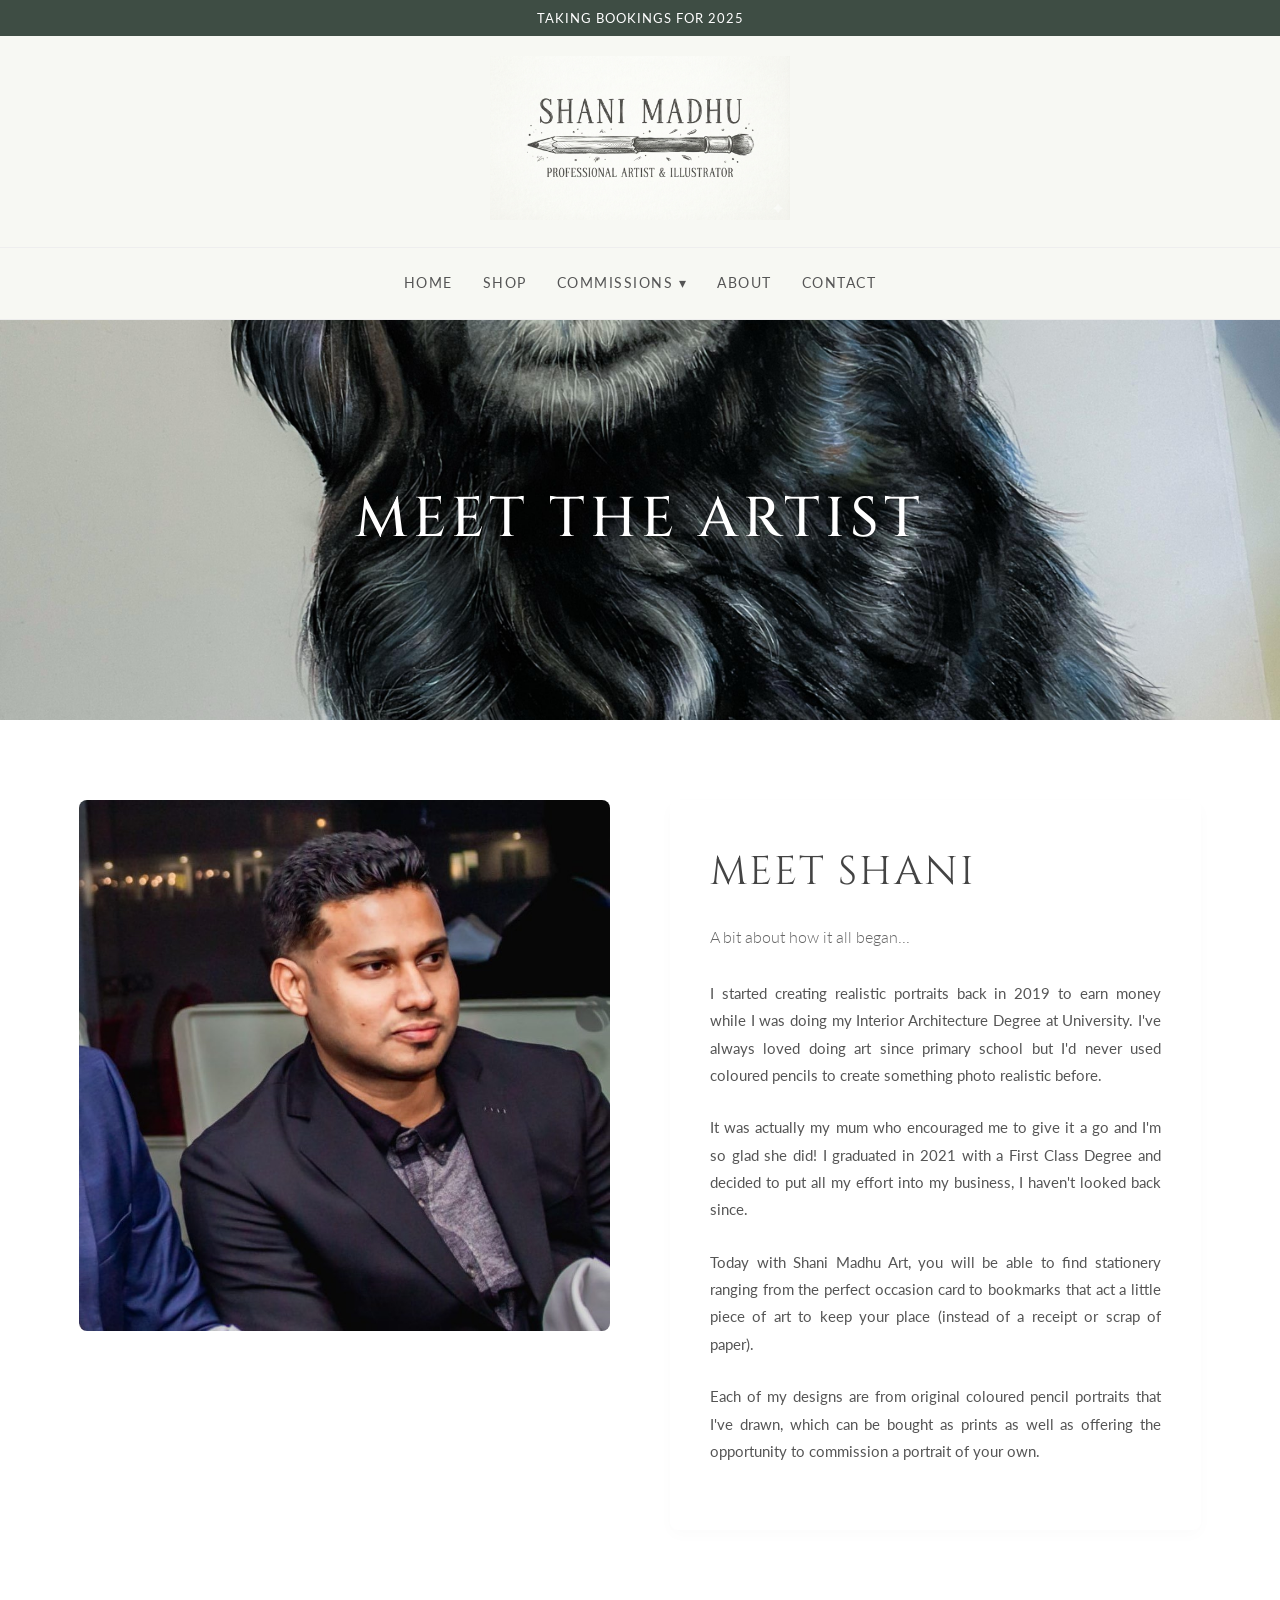
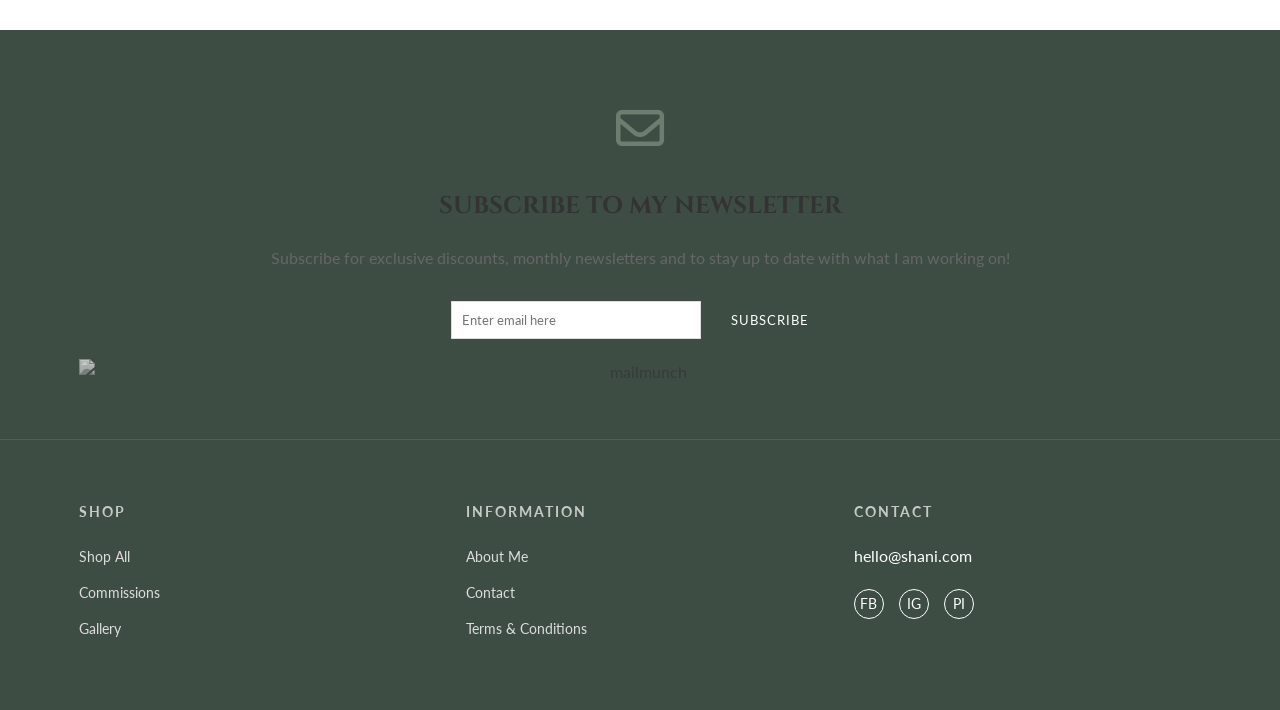
==== commit 6b997a13: "Update about.html. update 2.0" ====
--- a/about.html
+++ b/about.html
@@ -32,7 +32,7 @@
                 <li>
                     <a href="#" class="active">Commissions ▾</a>
                     <ul>
-                        <li><a href="gallery.html">Portrait Gallery</a></li>
+                        <li><a href="gallery.html">Gallery</a></li>
                         <li><a href="commissions.html">Commission Details</a></li>
                     </ul>
                 </li>
@@ -43,7 +43,7 @@
     </header>
 
     <!-- New Kingfisher Hero -->
-    <div class="meet-hero" style="background-image: url('assets/images/hero-about-kingfisher.png');">
+    <div class="meet-hero" style="background-image: url('assets/images/cp1.jpeg');">
         <div class="hero-overlay">
             <h1>MEET THE ARTIST</h1>
         </div>
@@ -107,7 +107,7 @@
                 <ul>
                     <li><a href="shop.html">Shop All</a></li>
                     <li><a href="commissions.html">Commissions</a></li>
-                    <li><a href="gallery.html">Portrait Gallery</a></li>
+                    <li><a href="gallery.html">Gallery</a></li>
                 </ul>
             </div>
             <div class="footer-col">
@@ -131,4 +131,4 @@
     </footer>
 </body>
 
-</html>+</html>
--- a/style.css
+++ b/style.css
@@ -5,7 +5,7 @@
     /* Gold/Beige */
     --color-text-main: #333333;
     --color-text-light: #ffffff;
-    --color-bg-light: #f9f9f9;
+    --color-bg-light: #ffffff;
     --font-heading: 'Cinzel', serif;
     --font-subheading: 'Playfair Display', serif;
     --font-body: 'Lato', sans-serif;
@@ -91,7 +91,7 @@
     /* Distinct rounded corners */
     overflow: hidden;
     aspect-ratio: 1/1;
-    background-color: #f4f4f4;
+    background-color: #ffffff;
 }
 
 .product-image img {
@@ -223,6 +223,7 @@
 .logo-container {
     text-align: center;
     padding: 30px 0;
+    background-color: #f7f8f3;
 }
 
 .logo {
@@ -314,7 +315,7 @@
 }
 
 .main-nav ul ul li a:hover {
-    background-color: #f9f9f9;
+    background-color: #ffffff;
     color: var(--color-secondary);
 }
 
@@ -382,7 +383,7 @@
         min-width: 100%;
         left: 0;
         top: 0;
-        background-color: #f9f9f9;
+        background-color: #ffffff;
         display: none;
         /* Collapsed by default on mobile? Or just show all? Let's show all for simplicity or toggle */
         padding: 0;
@@ -400,7 +401,7 @@
     height: 60vh;
     /* Reduced height to show 'About' teasingly */
     min-height: 500px;
-    background-color: #f7f8f3;
+    background-color: #ffffff;
     /* Fallback color */
     position: relative;
     display: flex;
@@ -1302,7 +1303,7 @@
 
 /* Pricing Table */
 .pricing-section {
-    background-color: #f7f7f7;
+    background-color: #ffffff;
     padding: 60px 20px;
     text-align: center;
     margin-bottom: 60px;
@@ -1417,7 +1418,7 @@
 
 .product-gallery {
     flex: 1;
-    background-color: #f9f9f9;
+    background-color: #ffffff;
 }
 
 .product-gallery img {
@@ -1586,7 +1587,6 @@
     flex-direction: column;
     gap: 30px;
 }
-}
 
 /* =========================================
    Updated Commission Styles 
@@ -1767,12 +1767,12 @@
 }
 
 .pricing-table tr:hover td {
-    background-color: #fafafa;
+    background-color: #ffffff;
 }
 
 /* Info Box */
 .info-box {
-    background: #fdfdfd;
+    background: #ffffff;
     padding: 30px;
     border-left: 4px solid var(--color-primary);
     margin-top: 40px;
@@ -1817,7 +1817,7 @@
 
 /* Policies */
 .policies-section {
-    background-color: #f8f8f8;
+    background-color: #ffffff;
     padding: 60px 40px;
     border-radius: 8px;
     margin-bottom: 60px;
@@ -1837,7 +1837,7 @@
 }
 
 .commission-cta {
-    background: linear-gradient(45deg, #f4f4f4, #fff);
+    background: #ffffff;
     padding: 80px;
     border: 1px solid #eee;
 }
@@ -1939,7 +1939,7 @@
     width: 100%;
     padding: 15px;
     border: 1px solid #e0e0e0;
-    background: #f9f9f9;
+    background: #ffffff;
     font-family: 'Lato', sans-serif;
     font-size: 0.95rem;
     border-radius: 4px;
@@ -1973,7 +1973,7 @@
     display: flex;
     flex-direction: column;
     gap: 12px;
-    background: #fafafa;
+    background: #ffffff;
     padding: 15px;
     border-radius: 4px;
 }
@@ -2057,7 +2057,7 @@
 .logo-container {
     text-align: center;
     padding: 20px 0;
-    background-color: #f7f8f3;
+    background-color: #f7f8f3
     /* User specified off-white */
 }
 
@@ -2139,7 +2139,7 @@
 }
 
 .meet-text-col {
-    background-color: #f7f8f3;
+    background-color: #ffffff;
     /* Matches header background */
     padding: 40px;
     border-radius: 8px;
@@ -2188,4 +2188,72 @@
     .meet-hero h1 {
         font-size: 2.5rem;
     }
+
+    /* Commissions Responsiveness */
+    .process-steps {
+        flex-direction: column;
+        align-items: center;
+        gap: 20px;
+    }
+
+    .step-divider {
+        width: 80%;
+        height: 1px;
+        margin: 10px 0;
+    }
+
+    .info-grid {
+        grid-template-columns: 1fr;
+        gap: 30px;
+    }
+
+    .info-image-grid {
+        order: -1;
+        /* Move images above text on mobile */
+    }
+
+    .pricing-table-container {
+        overflow-x: auto;
+        -webkit-overflow-scrolling: touch;
+    }
+
+    .pricing-table th,
+    .pricing-table td {
+        padding: 15px 10px;
+        font-size: 0.9rem;
+    }
+
+    .step-title {
+        font-size: 1.5rem;
+    }
+
+    .commission-hero h1 {
+        font-size: 2.5rem;
+        letter-spacing: 4px;
+    }
+
+    .policies-section {
+        padding: 40px 20px;
+    }
+
+    .commission-cta {
+        padding: 40px 20px;
+    }
+}
+
+@media (max-width: 480px) {
+    .commission-hero h1 {
+        font-size: 2rem;
+    }
+
+    .pricing-table th,
+    .pricing-table td {
+        padding: 12px 8px;
+        font-size: 0.85rem;
+    }
+}
+
+.home-contact {
+    padding: 80px 0;
+    background-color: #fff;
 }
